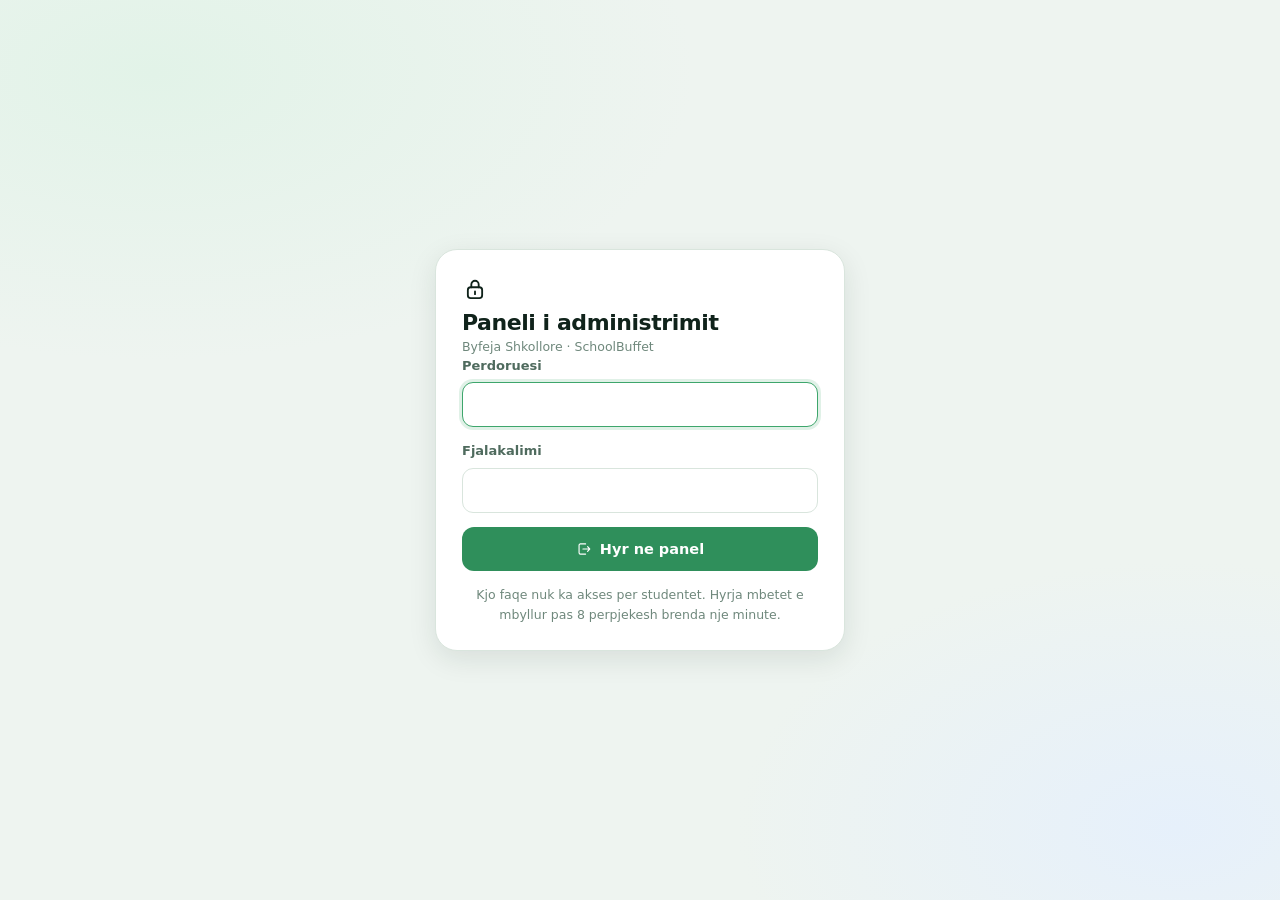
==== Frontend/admin.html @ dca27808 "Add SCHOOLBUFFET: full-stack school buffet management app Student menu with cart and orders, admin d" ====
<!DOCTYPE html>
<html lang="sq">
<head>
<meta charset="utf-8">
<meta name="viewport" content="width=device-width, initial-scale=1">
<title>Paneli i Administrimit · SchoolBuffet</title>
<meta name="description" content="Paneli i administrimit per byfejen shkollore: produktet, kategorite, porosite dhe shitjet.">
<meta name="theme-color" content="#1f6b41">
<meta name="robots" content="noindex, nofollow">
<link rel="icon" href="assets/favicon.svg" type="image/svg+xml">
<link rel="stylesheet" href="css/base.css">
<link rel="stylesheet" href="css/admin.css">
</head>
<body class="admin">

<div class="login-wrap" id="loginScreen">
  <form class="login-card" id="loginForm" autocomplete="on">
    <span class="brand-mark"><svg class="icon icon-lg" aria-hidden="true"><use href="#i-lock"></use></svg></span>
    <h1>Paneli i administrimit</h1>
    <p class="muted tiny">Byfeja Shkollore · SchoolBuffet</p>

    <div class="field">
      <label for="Username">Perdoruesi</label>
      <input class="input" id="Username" name="Username" autocomplete="username" spellcheck="false" required>
      <span class="field-error"></span>
    </div>

    <div class="field">
      <label for="Password">Fjalakalimi</label>
      <input class="input" id="Password" name="Password" type="password" autocomplete="current-password" required>
      <span class="field-error"></span>
    </div>

    <button class="btn btn-block" type="submit" id="loginBtn">
      <svg class="icon icon-sm" aria-hidden="true"><use href="#i-logout"></use></svg>
      Hyr ne panel
    </button>

    <p class="tiny muted center mt">Kjo faqe nuk ka akses per studentet. Hyrja mbetet e mbyllur pas 8 perpjekesh brenda nje minute.</p>
  </form>
</div>

<div class="app-shell hidden" id="appShell">
  <aside class="side" id="side">
    <div class="brand">
      <span class="brand-mark"><svg class="icon" aria-hidden="true"><use href="#i-school"></use></svg></span>
      <span>Byfeja Shkollore<small>Paneli Admin</small></span>
    </div>

    <nav class="side-nav" aria-label="Menyja e panelit">
      <button class="side-link active" type="button" data-view="dashboard">
        <svg class="icon" aria-hidden="true"><use href="#i-chart"></use></svg>Boardi
      </button>
      <button class="side-link" type="button" data-view="orders">
        <svg class="icon" aria-hidden="true"><use href="#i-receipt"></use></svg>Porosite
        <span class="badge hidden" id="openOrdersBadge">0</span>
      </button>
      <button class="side-link" type="button" data-view="products">
        <svg class="icon" aria-hidden="true"><use href="#i-sandwich"></use></svg>Produktet
      </button>
      <button class="side-link" type="button" data-view="categories">
        <svg class="icon" aria-hidden="true"><use href="#i-tag"></use></svg>Kategorite
      </button>
      <button class="side-link" type="button" data-view="sales">
        <svg class="icon" aria-hidden="true"><use href="#i-wallet"></use></svg>Shitjet
      </button>
      <button class="side-link" type="button" data-view="settings">
        <svg class="icon" aria-hidden="true"><use href="#i-settings"></use></svg>Cilesite
      </button>
    </nav>

    <div class="side-foot">
      <a class="side-link" href="index.html">
        <svg class="icon" aria-hidden="true"><use href="#i-cart"></use></svg>Menyja per studentet
      </a>
      <div class="side-user">
        <span class="avatar" id="userInitial">A</span>
        <span class="grow"><b id="userName">Administrator</b>
        <small class="tiny" id="userRole">Admin</small></span>
      </div>
      <button class="btn side-logout btn-block btn-sm" type="button" id="logoutBtn">
        <svg class="icon icon-sm" aria-hidden="true"><use href="#i-logout"></use></svg>
        Dil nga paneli
      </button>
    </div>
  </aside>

  <main class="main">
    <div class="main-head">
      <button class="btn btn-ghost btn-icon burger" type="button" id="burger" aria-label="Hap menuane">
        <svg class="icon" aria-hidden="true"><use href="#i-menu"></use></svg>
      </button>
      <div>
        <h1 id="viewTitle">Boardi</h1>
        <p id="viewSub">Duke ngarkuar te dhenat</p>
      </div>
      <div class="main-actions" id="viewActions"></div>
    </div>

    <div id="viewRoot"></div>
  </main>
</div>

<div class="side-scrim" id="sideScrim"></div>
<div class="toasts" id="toasts" aria-live="polite"></div>

<script src="js/api.js"></script>
<script src="js/format.js"></script>
<script src="js/ui.js"></script>
<script src="js/charts.js"></script>
<script src="js/admin-core.js"></script>
<script src="js/admin-dashboard.js"></script>
<script src="js/admin-orders.js"></script>
<script src="js/admin-catalog.js"></script>
<script src="js/admin-reports.js"></script>
</body>
</html>
---- Frontend/css/base.css ----
:root {
  --green-900: #12351f;
  --green-700: #1f6b41;
  --green-600: #2f8f5b;
  --green-500: #3ea66c;
  --green-100: #e4f4ea;
  --orange-600: #e07b39;
  --orange-100: #fdeee1;
  --blue-600: #2b7fd0;
  --blue-100: #e5f1fd;
  --pink-600: #b5446f;
  --pink-100: #fbe9f1;
  --red-600: #cf4b3f;
  --red-100: #fceceb;
  --amber-600: #c98a17;
  --amber-100: #fdf3e0;

  --ink-900: #10231b;
  --ink-700: #264134;
  --ink-500: #4f6b5e;
  --ink-400: #6f887c;
  --line: #d9e5dd;
  --line-soft: #e9f0ec;
  --surface: #ffffff;
  --surface-2: #f6f9f7;
  --canvas: #eef4f0;

  --radius-sm: 10px;
  --radius: 16px;
  --radius-lg: 22px;
  --shadow-sm: 0 1px 2px rgba(16, 35, 27, .06), 0 2px 8px rgba(16, 35, 27, .05);
  --shadow: 0 8px 28px rgba(16, 35, 27, .1);
  --shadow-lg: 0 20px 60px rgba(16, 35, 27, .22);
  --ease: cubic-bezier(.22, .61, .36, 1);
  --font: "Segoe UI", system-ui, -apple-system, "Helvetica Neue", Arial, sans-serif;
}

*,
*::before,
*::after {
  box-sizing: border-box;
}

html {
  -webkit-text-size-adjust: 100%;
}

body {
  margin: 0;
  font-family: var(--font);
  font-size: 15px;
  line-height: 1.55;
  color: var(--ink-900);
  background: var(--canvas);
  min-height: 100vh;
}

h1,
h2,
h3,
h4 {
  margin: 0;
  font-weight: 700;
  letter-spacing: -.02em;
  line-height: 1.25;
}

h1 {
  font-size: 26px;
}

h2 {
  font-size: 20px;
}

h3 {
  font-size: 16px;
}

p {
  margin: 0;
}

a {
  color: var(--green-700);
  text-decoration: none;
}

a:hover {
  text-decoration: underline;
}

button,
input,
select,
textarea {
  font: inherit;
  color: inherit;
}

img {
  display: block;
  max-width: 100%;
}

:focus-visible {
  outline: 2px solid var(--green-600);
  outline-offset: 2px;
}

.icon {
  width: 20px;
  height: 20px;
  flex: 0 0 auto;
  fill: none;
  stroke: currentColor;
  stroke-width: 1.8;
  stroke-linecap: round;
  stroke-linejoin: round;
}

.icon-sm {
  width: 16px;
  height: 16px;
}

.icon-lg {
  width: 26px;
  height: 26px;
}

.sr-only {
  position: absolute;
  width: 1px;
  height: 1px;
  padding: 0;
  margin: -1px;
  overflow: hidden;
  clip: rect(0, 0, 0, 0);
  white-space: nowrap;
  border: 0;
}

.card {
  background: var(--surface);
  border: 1px solid var(--line);
  border-radius: var(--radius);
  box-shadow: var(--shadow-sm);
}

.card-pad {
  padding: 18px;
}

.muted {
  color: var(--ink-400);
}

.tiny {
  font-size: 12.5px;
}

.strong {
  font-weight: 700;
}

.pill {
  display: inline-flex;
  align-items: center;
  gap: 6px;
  padding: 4px 10px;
  border-radius: 999px;
  font-size: 12.5px;
  font-weight: 600;
  background: var(--surface-2);
  border: 1px solid var(--line);
  color: var(--ink-500);
}

.pill-green {
  background: var(--green-100);
  border-color: #c3e6d0;
  color: var(--green-700);
}

.pill-amber {
  background: var(--amber-100);
  border-color: #f3ddb0;
  color: #8a6410;
}

.pill-blue {
  background: var(--blue-100);
  border-color: #c7ddf6;
  color: #1d5f9e;
}

.pill-pink {
  background: var(--pink-100);
  border-color: #f1cfdd;
  color: #8d3457;
}

.pill-red {
  background: var(--red-100);
  border-color: #f5cdc9;
  color: #a3372e;
}

.btn {
  display: inline-flex;
  align-items: center;
  justify-content: center;
  gap: 8px;
  padding: 10px 16px;
  border-radius: 12px;
  border: 1px solid transparent;
  background: var(--green-600);
  color: #fff;
  font-weight: 600;
  font-size: 14.5px;
  cursor: pointer;
  transition: transform .15s var(--ease), box-shadow .2s var(--ease), background .2s, border-color .2s, color .2s;
  white-space: nowrap;
}

.btn:hover:not(:disabled) {
  background: var(--green-700);
  transform: translateY(-1px);
  box-shadow: 0 6px 18px rgba(31, 107, 65, .24);
}

.btn:active:not(:disabled) {
  transform: translateY(0);
}

.btn:disabled {
  opacity: .55;
  cursor: not-allowed;
}

.btn-ghost {
  background: transparent;
  color: var(--ink-700);
  border-color: var(--line);
}

.btn-ghost:hover:not(:disabled) {
  background: var(--surface-2);
  color: var(--green-700);
  box-shadow: none;
}

.btn-soft {
  background: var(--green-100);
  color: var(--green-700);
  border-color: #cbe9d6;
}

.btn-soft:hover:not(:disabled) {
  background: #d6efe0;
  color: var(--green-900);
  box-shadow: none;
}

.btn-danger {
  background: var(--red-600);
}

.btn-danger:hover:not(:disabled) {
  background: #b8403a;
  box-shadow: 0 6px 18px rgba(207, 75, 63, .26);
}

.btn-sm {
  padding: 7px 11px;
  font-size: 13.5px;
  border-radius: 10px;
}

.btn-block {
  width: 100%;
}

.btn-icon {
  width: 38px;
  height: 38px;
  padding: 0;
  border-radius: 11px;
}

.field {
  display: flex;
  flex-direction: column;
  gap: 6px;
  margin-bottom: 14px;
}

.field > label {
  font-size: 13px;
  font-weight: 600;
  color: var(--ink-500);
}

.input,
.select,
.textarea {
  width: 100%;
  padding: 10px 12px;
  border-radius: 11px;
  border: 1px solid var(--line);
  background: var(--surface);
  transition: border-color .18s, box-shadow .18s;
}

.input:hover,
.select:hover,
.textarea:hover {
  border-color: #bcd3c6;
}

.input:focus,
.select:focus,
.textarea:focus {
  border-color: var(--green-500);
  box-shadow: 0 0 0 3px rgba(62, 166, 108, .16);
  outline: none;
}

.textarea {
  min-height: 84px;
  resize: vertical;
}

.field-error {
  font-size: 12.5px;
  color: var(--red-600);
  display: none;
}

.field.invalid .field-error {
  display: block;
}

.field.invalid .input,
.field.invalid .select,
.field.invalid .textarea {
  border-color: var(--red-600);
  box-shadow: 0 0 0 3px rgba(207, 75, 63, .12);
}

.checkbox {
  display: flex;
  align-items: center;
  gap: 9px;
  font-size: 14px;
  font-weight: 600;
  color: var(--ink-700);
  cursor: pointer;
}

.checkbox input {
  width: 18px;
  height: 18px;
  accent-color: var(--green-600);
  cursor: pointer;
}

.grid {
  display: grid;
  gap: 16px;
}

.row {
  display: flex;
  align-items: center;
  gap: 10px;
}

.spread {
  display: flex;
  align-items: center;
  justify-content: space-between;
  gap: 12px;
}

.wrap {
  flex-wrap: wrap;
}

.grow {
  flex: 1;
  min-width: 0;
}

.hidden {
  display: none !important;
}

.sprite {
  display: none;
}

.card-narrow {
  max-width: 520px;
}

.dot-green {
  background: var(--green-600);
}

.dot-orange {
  background: var(--orange-600);
}

.dot-blue {
  background: var(--blue-600);
}

.dot-pink {
  background: var(--pink-600);
}

.dot-amber {
  background: var(--amber-600);
}

.dot-red {
  background: var(--red-600);
}

.dot-slate {
  background: var(--ink-400);
}

.section-title {
  display: flex;
  align-items: center;
  gap: 9px;
  margin-bottom: 14px;
}

.divider {
  height: 1px;
  background: var(--line-soft);
  border: 0;
  margin: 16px 0;
}

.center {
  text-align: center;
}

.mt {
  margin-top: 14px;
}

.mb {
  margin-bottom: 14px;
}

.nowrap {
  white-space: nowrap;
}

.modal-backdrop {
  position: fixed;
  inset: 0;
  background: rgba(12, 28, 20, .5);
  backdrop-filter: blur(3px);
  display: flex;
  align-items: center;
  justify-content: center;
  padding: 18px;
  z-index: 80;
  animation: fade .18s var(--ease);
}

.modal {
  width: min(560px, 100%);
  max-height: calc(100vh - 36px);
  overflow: auto;
  background: var(--surface);
  border-radius: var(--radius-lg);
  box-shadow: var(--shadow-lg);
  animation: pop .22s var(--ease);
}

.modal-head {
  display: flex;
  align-items: flex-start;
  justify-content: space-between;
  gap: 14px;
  padding: 18px 20px 0;
}

.modal-body {
  padding: 18px 20px;
}

.modal-foot {
  display: flex;
  justify-content: flex-end;
  gap: 10px;
  padding: 0 20px 20px;
  flex-wrap: wrap;
}

.toasts {
  position: fixed;
  left: 50%;
  bottom: 22px;
  transform: translateX(-50%);
  display: flex;
  flex-direction: column;
  gap: 8px;
  z-index: 120;
  width: min(430px, calc(100vw - 28px));
}

.toast {
  display: flex;
  align-items: center;
  gap: 10px;
  padding: 11px 14px;
  border-radius: 13px;
  background: var(--ink-900);
  color: #eef6f1;
  box-shadow: var(--shadow-lg);
  font-size: 14px;
  animation: slide-up .22s var(--ease);
}

.toast-success {
  background: var(--green-700);
}

.toast-error {
  background: #a3372e;
}

.spinner {
  width: 17px;
  height: 17px;
  border-radius: 50%;
  border: 2.5px solid rgba(255, 255, 255, .35);
  border-top-color: #fff;
  animation: spin .7s linear infinite;
}

.spinner-dark {
  border-color: rgba(31, 107, 65, .2);
  border-top-color: var(--green-700);
}

.empty {
  display: flex;
  flex-direction: column;
  align-items: center;
  gap: 10px;
  padding: 34px 18px;
  text-align: center;
  color: var(--ink-400);
}

.empty .icon {
  width: 34px;
  height: 34px;
  stroke-width: 1.4;
  color: #b9cdc1;
}

.table-wrap {
  overflow-x: auto;
  border-radius: var(--radius);
  border: 1px solid var(--line);
  background: var(--surface);
}

table.data {
  width: 100%;
  border-collapse: collapse;
  font-size: 14px;
  min-width: 620px;
}

table.data th {
  text-align: left;
  font-size: 12px;
  letter-spacing: .06em;
  text-transform: uppercase;
  color: var(--ink-400);
  font-weight: 700;
  padding: 11px 14px;
  background: var(--surface-2);
  border-bottom: 1px solid var(--line);
  white-space: nowrap;
}

table.data td {
  padding: 12px 14px;
  border-bottom: 1px solid var(--line-soft);
  vertical-align: middle;
}

table.data tbody tr:last-child td {
  border-bottom: 0;
}

table.data tbody tr {
  transition: background .15s;
}

table.data tbody tr:hover {
  background: #f8fbf9;
}

.modal table.data {
  min-width: 0;
  font-size: 13.5px;
}

.modal table.data th,
.modal table.data td {
  padding: 10px 9px;
}

.num {
  font-variant-numeric: tabular-nums;
  text-align: right;
}

.skeleton {
  border-radius: 12px;
  background: linear-gradient(100deg, #eef3f0 30%, #f8fbf9 50%, #eef3f0 70%);
  background-size: 220% 100%;
  animation: shimmer 1.25s linear infinite;
}

@keyframes shimmer {
  from {
    background-position: 180% 0;
  }

  to {
    background-position: -20% 0;
  }
}

@keyframes fade {
  from {
    opacity: 0;
  }

  to {
    opacity: 1;
  }
}

@keyframes pop {
  from {
    opacity: 0;
    transform: translateY(14px) scale(.98);
  }

  to {
    opacity: 1;
    transform: translateY(0) scale(1);
  }
}

@keyframes slide-up {
  from {
    opacity: 0;
    transform: translateY(12px);
  }

  to {
    opacity: 1;
    transform: translateY(0);
  }
}

@keyframes spin {
  to {
    transform: rotate(360deg);
  }
}

@keyframes rise {
  from {
    opacity: 0;
    transform: translateY(10px);
  }

  to {
    opacity: 1;
    transform: translateY(0);
  }
}

.reveal {
  animation: rise .35s var(--ease) both;
}

@media (prefers-reduced-motion: reduce) {
  *,
  *::before,
  *::after {
    animation-duration: .01ms !important;
    animation-iteration-count: 1 !important;
    transition-duration: .01ms !important;
    scroll-behavior: auto !important;
  }
}
---- Frontend/css/admin.css ----
body.admin {
  background: var(--canvas);
}

.login-wrap {
  min-height: 100vh;
  display: grid;
  place-items: center;
  padding: 20px;
  background:
    radial-gradient(900px 480px at 12% 8%, #e2f3e8 0%, rgba(226, 243, 232, 0) 60%),
    radial-gradient(760px 460px at 92% 92%, #e6f0fb 0%, rgba(230, 240, 251, 0) 58%),
    var(--canvas);
}

.login-card {
  width: min(410px, 100%);
  padding: 26px;
  border-radius: var(--radius-lg);
  background: var(--surface);
  border: 1px solid var(--line);
  box-shadow: var(--shadow);
  animation: rise .4s var(--ease) both;
}

.login-card .brand-mark {
  width: 48px;
  height: 48px;
  border-radius: 15px;
  margin-bottom: 14px;
}

.login-card h1 {
  font-size: 22px;
}

.login-hint {
  margin-top: 14px;
  padding: 11px 13px;
  border-radius: 12px;
  background: var(--surface-2);
  border: 1px solid var(--line-soft);
  font-size: 13px;
  color: var(--ink-500);
  display: flex;
  gap: 9px;
}

.app-shell {
  display: grid;
  grid-template-columns: 252px 1fr;
  min-height: 100vh;
}

.side {
  background: linear-gradient(180deg, #16382a, #0f2c20 60%, #12351f);
  color: #d9ece1;
  padding: 18px 14px;
  display: flex;
  flex-direction: column;
  gap: 18px;
  position: sticky;
  top: 0;
  height: 100vh;
}

.side .brand {
  color: #fff;
  font-size: 16px;
}

.side .brand small {
  display: block;
  color: #8fb8a2;
}

.side .brand-mark {
  background: rgba(255, 255, 255, .14);
  box-shadow: none;
}

.side-nav {
  display: grid;
  gap: 3px;
}

.side-link {
  display: flex;
  align-items: center;
  gap: 11px;
  padding: 10px 12px;
  border-radius: 11px;
  color: #bfd8c9;
  font-weight: 600;
  font-size: 14.2px;
  background: transparent;
  border: 0;
  cursor: pointer;
  text-align: left;
  width: 100%;
  transition: background .18s, color .18s, transform .14s var(--ease);
}

.side-link:hover {
  background: rgba(255, 255, 255, .09);
  color: #fff;
  text-decoration: none;
  transform: translateX(2px);
}

.side-link.active {
  background: rgba(255, 255, 255, .16);
  color: #fff;
}

.side-link .badge {
  margin-left: auto;
  background: var(--orange-600);
  color: #fff;
  font-size: 11.5px;
  font-weight: 800;
  padding: 1px 7px;
  border-radius: 999px;
}

.side-foot {
  margin-top: auto;
  display: grid;
  gap: 10px;
}

.side-user {
  display: flex;
  align-items: center;
  gap: 10px;
  padding: 11px 12px;
  border-radius: 12px;
  background: rgba(255, 255, 255, .08);
  font-size: 13px;
}

.side-user .avatar {
  width: 34px;
  height: 34px;
  border-radius: 10px;
  background: var(--green-500);
  color: #fff;
  display: grid;
  place-items: center;
  font-weight: 800;
  font-size: 14px;
}

.side-logout {
  background: rgba(255, 255, 255, .08);
  color: #e6f3ec;
  border: 1px solid rgba(255, 255, 255, .14);
}

.side-logout:hover {
  background: rgba(255, 255, 255, .16);
  transform: none;
}

.main {
  padding: 18px 22px 40px;
  min-width: 0;
}

.main-head {
  display: flex;
  align-items: center;
  gap: 14px;
  flex-wrap: wrap;
  margin-bottom: 18px;
}

.main-head p {
  color: var(--ink-400);
  font-size: 13.5px;
}

.main-actions {
  margin-left: auto;
  display: flex;
  gap: 9px;
  flex-wrap: wrap;
}

.burger {
  display: none;
}

.kpi-green {
  --accent: var(--green-100);
  --accent-ink: var(--green-700);
}

.kpi-orange {
  --accent: var(--orange-100);
  --accent-ink: #a75a20;
}

.kpi-blue {
  --accent: var(--blue-100);
  --accent-ink: #1d5f9e;
}

.kpi-pink {
  --accent: var(--pink-100);
  --accent-ink: #8d3457;
}

.kpi-amber {
  --accent: var(--amber-100);
  --accent-ink: #8a6410;
}

.kpi-red {
  --accent: var(--red-100);
  --accent-ink: #a3372e;
}

.orders {
  display: grid;
  gap: 12px;
}

.split {
  display: grid;
  grid-template-columns: 1fr 1fr;
  gap: 12px;
}

.stack {
  display: grid;
  gap: 16px;
}

.section-gap {
  margin-top: 18px;
}

.note-box {
  display: flex;
  gap: 10px;
  padding: 12px 14px;
  border-radius: 12px;
  background: var(--surface-2);
  border: 1px dashed var(--line);
  font-size: 13px;
  color: var(--ink-500);
}

.thumb {
  width: 34px;
  height: 28px;
  border-radius: 8px;
  object-fit: cover;
  border: 1px solid var(--line);
  background: var(--surface-2);
}

.dot-swatch {
  width: 26px;
  height: 26px;
  border-radius: 9px;
  display: grid;
  place-items: center;
  color: #fff;
}

.color-well {
  width: 54px;
  height: 42px;
  padding: 3px;
  border-radius: 11px;
  border: 1px solid var(--line);
  background: var(--surface);
  cursor: pointer;
}

.kpis {
  display: grid;
  grid-template-columns: repeat(auto-fit, minmax(196px, 1fr));
  gap: 14px;
  margin-bottom: 18px;
}

@media (min-width: 1100px) {
  .kpis {
    grid-template-columns: repeat(3, 1fr);
  }
}

.kpi {
  padding: 16px;
  display: flex;
  gap: 13px;
  align-items: flex-start;
  position: relative;
  overflow: hidden;
}

.kpi::after {
  content: "";
  position: absolute;
  inset: auto -30px -34px auto;
  width: 110px;
  height: 110px;
  border-radius: 50%;
  background: var(--accent, var(--green-100));
  opacity: .5;
}

.kpi .kpi-icon {
  width: 40px;
  height: 40px;
  border-radius: 12px;
  display: grid;
  place-items: center;
  background: var(--accent, var(--green-100));
  color: var(--accent-ink, var(--green-700));
  z-index: 2;
}

.kpi small {
  font-size: 12px;
  font-weight: 700;
  letter-spacing: .05em;
  text-transform: uppercase;
  color: var(--ink-400);
  display: block;
  z-index: 2;
}

.kpi b {
  display: block;
  font-size: 25px;
  letter-spacing: -.035em;
  margin-top: 3px;
  z-index: 2;
}

.kpi span.note {
  font-size: 12.5px;
  color: var(--ink-400);
  z-index: 2;
}

.panels {
  display: grid;
  grid-template-columns: 1.55fr 1fr;
  gap: 16px;
  align-items: start;
}

.panel-title {
  display: flex;
  align-items: center;
  justify-content: space-between;
  gap: 12px;
  margin-bottom: 12px;
}

.chart-bars {
  display: flex;
  align-items: flex-end;
  gap: 10px;
  height: 190px;
  padding: 6px 2px 0;
}

.bar-col {
  flex: 1;
  height: 100%;
  display: flex;
  flex-direction: column;
  align-items: center;
  gap: 8px;
  min-width: 0;
}

.bar-track {
  width: 100%;
  flex: 1;
  display: flex;
  align-items: flex-end;
  border-radius: 9px;
  background: rgba(31, 51, 42, .05);
}

.bar {
  width: 100%;
  border-radius: 9px 9px 4px 4px;
  background: linear-gradient(180deg, var(--green-500), var(--green-700));
  transition: height .55s var(--ease), filter .18s;
  cursor: pointer;
  min-height: 4px;
}

.bar:hover {
  filter: brightness(1.12);
}

.bar.dim {
  background: linear-gradient(180deg, #b8c9bf, #93a99c);
}

.bar-col small {
  font-size: 11.5px;
  color: var(--ink-400);
  font-weight: 600;
  white-space: nowrap;
}

.status-rows {
  display: grid;
  gap: 11px;
}

.status-row {
  display: grid;
  grid-template-columns: 30px 1fr auto;
  gap: 11px;
  align-items: center;
}

.status-row .icon {
  color: var(--ink-400);
}

.status-meter {
  height: 9px;
  border-radius: 999px;
  background: var(--surface-2);
  overflow: hidden;
  border: 1px solid var(--line-soft);
}

.status-meter i {
  display: block;
  height: 100%;
  border-radius: 999px;
  transition: width .6s var(--ease);
}

.top-list {
  display: grid;
  gap: 9px;
}

.top-item {
  display: flex;
  align-items: center;
  gap: 11px;
  padding: 9px 11px;
  border-radius: 12px;
  background: var(--surface-2);
  border: 1px solid var(--line-soft);
}

.top-item .rank {
  width: 24px;
  height: 24px;
  border-radius: 8px;
  background: var(--surface);
  border: 1px solid var(--line);
  display: grid;
  place-items: center;
  font-size: 12px;
  font-weight: 800;
  color: var(--green-700);
}

.order-row {
  display: grid;
  gap: 10px;
  padding: 14px;
  border-radius: var(--radius);
  border: 1px solid var(--line);
  background: var(--surface);
  transition: box-shadow .2s, border-color .2s, transform .16s var(--ease);
  animation: rise .3s var(--ease) both;
}

.order-row:hover {
  box-shadow: var(--shadow-sm);
  border-color: #c6ddcf;
}

.order-row-head {
  display: flex;
  align-items: center;
  gap: 12px;
  flex-wrap: wrap;
}

.order-row .meta {
  font-size: 12.8px;
  color: var(--ink-400);
}

.order-lines {
  display: flex;
  gap: 7px;
  flex-wrap: wrap;
}

.line-tag {
  font-size: 12.3px;
  padding: 3px 9px;
  border-radius: 8px;
  background: var(--surface-2);
  border: 1px solid var(--line-soft);
  color: var(--ink-700);
}

.status-actions {
  display: flex;
  gap: 7px;
  flex-wrap: wrap;
}

.status-btn {
  padding: 7px 11px;
  border-radius: 10px;
  border: 1px solid var(--line);
  background: var(--surface);
  font-size: 13px;
  font-weight: 600;
  color: var(--ink-500);
  cursor: pointer;
  transition: all .16s var(--ease);
}

.status-btn:hover {
  border-color: var(--green-500);
  color: var(--green-700);
  background: var(--green-100);
}

.status-btn.on {
  background: var(--green-700);
  border-color: var(--green-700);
  color: #fff;
}

.filter-bar {
  display: flex;
  gap: 10px;
  flex-wrap: wrap;
  align-items: center;
  margin-bottom: 16px;
}

.filter-bar .search {
  flex: 1;
  min-width: 190px;
}

.filter-bar .select,
.filter-bar .input[type="date"] {
  width: auto;
  flex: 0 1 auto;
  min-width: 168px;
}

.prod-cell {
  display: flex;
  align-items: center;
  gap: 11px;
}

.prod-cell img {
  width: 52px;
  height: 40px;
  border-radius: 9px;
  object-fit: cover;
  border: 1px solid var(--line);
  background: var(--surface-2);
}

.row-actions {
  display: flex;
  gap: 6px;
  justify-content: flex-end;
}

.toggle {
  display: inline-flex;
  align-items: center;
  gap: 8px;
  cursor: pointer;
  user-select: none;
}

.toggle input {
  position: absolute;
  opacity: 0;
  pointer-events: none;
}

.toggle i {
  width: 40px;
  height: 23px;
  border-radius: 999px;
  background: #cfdcd4;
  position: relative;
  transition: background .2s;
  flex: 0 0 auto;
}

.toggle i::after {
  content: "";
  position: absolute;
  top: 3px;
  left: 3px;
  width: 17px;
  height: 17px;
  border-radius: 50%;
  background: #fff;
  box-shadow: 0 1px 3px rgba(0, 0, 0, .25);
  transition: transform .2s var(--ease);
}

.toggle input:checked + i {
  background: var(--green-600);
}

.toggle input:checked + i::after {
  transform: translateX(17px);
}

.gallery {
  display: grid;
  grid-template-columns: repeat(auto-fill, minmax(94px, 1fr));
  gap: 9px;
  max-height: 232px;
  overflow: auto;
  padding: 3px;
}

.gallery button {
  border: 2px solid var(--line);
  background: var(--surface-2);
  border-radius: 11px;
  padding: 0;
  cursor: pointer;
  overflow: hidden;
  aspect-ratio: 4 / 3;
  transition: transform .14s var(--ease), border-color .18s;
}

.gallery button:hover {
  transform: translateY(-2px);
  border-color: #9fc7ae;
}

.gallery button.on {
  border-color: var(--green-600);
  box-shadow: 0 0 0 3px rgba(62, 166, 108, .18);
}

.gallery img {
  width: 100%;
  height: 100%;
  object-fit: cover;
}

.preview {
  border-radius: 13px;
  border: 1px solid var(--line);
  background: var(--surface-2);
  aspect-ratio: 4 / 3;
  overflow: hidden;
  display: grid;
  place-items: center;
}

.preview img {
  width: 100%;
  height: 100%;
  object-fit: cover;
}

.stat-list {
  display: grid;
  gap: 10px;
}

.stat-line {
  display: flex;
  justify-content: space-between;
  gap: 12px;
  padding: 11px 13px;
  border-radius: 12px;
  background: var(--surface-2);
  border: 1px solid var(--line-soft);
  font-size: 14px;
}

@media (min-width: 1100px) {
  .stat-list {
    grid-template-columns: 1fr 1fr;
  }

  .stat-list > :first-child {
    grid-column: 1 / -1;
  }
}

.pager {
  display: flex;
  align-items: center;
  justify-content: space-between;
  gap: 12px;
  flex-wrap: wrap;
  margin-top: 14px;
  font-size: 13.5px;
  color: var(--ink-400);
}

.side-scrim {
  position: fixed;
  inset: 0;
  background: rgba(12, 28, 20, .5);
  z-index: 55;
  display: none;
}

.side-scrim.open {
  display: block;
}

@media (max-width: 1024px) {
  .panels {
    grid-template-columns: 1fr;
  }
}

@media (max-width: 860px) {
  .app-shell {
    grid-template-columns: 1fr;
  }

  .side {
    position: fixed;
    top: 0;
    bottom: 0;
    left: 0;
    width: 262px;
    z-index: 60;
    transform: translateX(-104%);
    transition: transform .3s var(--ease);
    height: 100vh;
  }

  .side.open {
    transform: translateX(0);
  }

  .burger {
    display: inline-grid;
  }

  .main {
    padding: 14px 14px 34px;
  }

  .kpis {
    grid-template-columns: 1fr 1fr;
  }
}

@media (max-width: 560px) {
  .kpis {
    grid-template-columns: 1fr;
  }

  .filter-bar .select,
  .filter-bar .input[type="date"] {
    width: 100%;
    min-width: 0;
  }

  .split {
    grid-template-columns: 1fr;
  }

  .main-actions {
    width: 100%;
    margin-left: 0;
  }

  .main-actions .btn {
    flex: 1;
  }

  .chart-bars {
    height: 150px;
    gap: 5px;
  }

  .bar-col small {
    font-size: 10px;
  }

  .order-row-head .grow {
    flex-basis: 100%;
  }
}
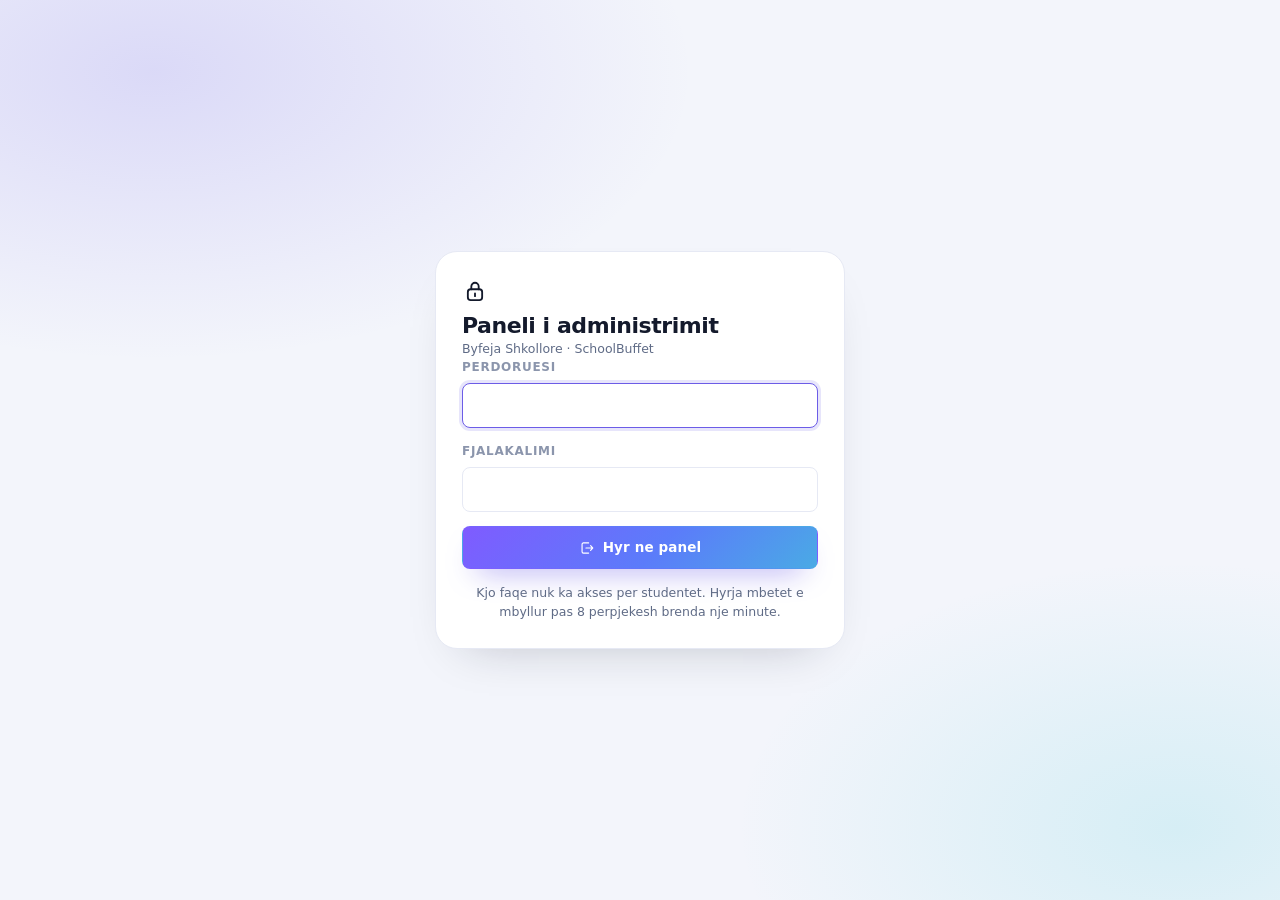
==== commit 0afcb506: "Adopt the violet gradient design system Recolour both panels onto the shared token set, gradient acc" ====
--- a/Frontend/admin.html
+++ b/Frontend/admin.html
@@ -5,7 +5,7 @@
 <meta name="viewport" content="width=device-width, initial-scale=1">
 <title>Paneli i Administrimit · SchoolBuffet</title>
 <meta name="description" content="Paneli i administrimit per byfejen shkollore: produktet, kategorite, porosite dhe shitjet.">
-<meta name="theme-color" content="#1f6b41">
+<meta name="theme-color" content="#6c5ce7">
 <meta name="robots" content="noindex, nofollow">
 <link rel="icon" href="assets/favicon.svg" type="image/svg+xml">
 <link rel="stylesheet" href="css/base.css">
--- a/Frontend/css/base.css
+++ b/Frontend/css/base.css
@@ -1,38 +1,67 @@
 :root {
-  --green-900: #12351f;
-  --green-700: #1f6b41;
-  --green-600: #2f8f5b;
-  --green-500: #3ea66c;
-  --green-100: #e4f4ea;
-  --orange-600: #e07b39;
-  --orange-100: #fdeee1;
-  --blue-600: #2b7fd0;
-  --blue-100: #e5f1fd;
-  --pink-600: #b5446f;
-  --pink-100: #fbe9f1;
-  --red-600: #cf4b3f;
-  --red-100: #fceceb;
-  --amber-600: #c98a17;
-  --amber-100: #fdf3e0;
-
-  --ink-900: #10231b;
-  --ink-700: #264134;
-  --ink-500: #4f6b5e;
-  --ink-400: #6f887c;
-  --line: #d9e5dd;
-  --line-soft: #e9f0ec;
+  --brand: #6c5ce7;
+  --brand-strong: #5847c6;
+  --brand-bright: #7f5bff;
+  --brand-deep: #2b1f6b;
+  --brand-soft: #eceafb;
+  --brand-line: #d9d4f7;
+
+  --accent-2: #4f7cff;
+  --accent-2-soft: #e8eeff;
+  --accent-2-line: #cfdafc;
+
+  --income: #16c79a;
+  --income-soft: #e3f8f1;
+  --income-line: #bdeeda;
+
+  --expense: #f0426b;
+  --expense-soft: #ffe9f0;
+  --expense-line: #ffcddc;
+
+  --warn: #f5a524;
+  --warn-soft: #fdf1dd;
+  --warn-line: #f8ddb4;
+
+  --cool: #3ec9d7;
+  --cool-soft: #e2fafc;
+  --cool-line: #b9eff4;
+
+  --violet: #8f7bff;
+  --violet-soft: #eceafd;
+  --violet-line: #d7d2fa;
+
+  --grad: linear-gradient(135deg, #7f5bff 0%, #5b7cfa 55%, #3ec9d7 130%);
+  --grad-soft: linear-gradient(160deg, #ffffff, #f6f7fc);
+  --grad-line: linear-gradient(90deg, var(--brand-line), var(--cool-line));
+
+  --text: #141a2c;
+  --text-2: #2a3350;
+  --muted: #5f6b86;
+  --faint: #8b95ac;
+  --line: #e6e9f4;
+  --line-soft: #eef1f8;
+  --line-strong: #d5daeb;
   --surface: #ffffff;
-  --surface-2: #f6f9f7;
-  --canvas: #eef4f0;
-
-  --radius-sm: 10px;
-  --radius: 16px;
-  --radius-lg: 22px;
-  --shadow-sm: 0 1px 2px rgba(16, 35, 27, .06), 0 2px 8px rgba(16, 35, 27, .05);
-  --shadow: 0 8px 28px rgba(16, 35, 27, .1);
-  --shadow-lg: 0 20px 60px rgba(16, 35, 27, .22);
-  --ease: cubic-bezier(.22, .61, .36, 1);
-  --font: "Segoe UI", system-ui, -apple-system, "Helvetica Neue", Arial, sans-serif;
+  --surface-2: #f6f7fc;
+  --bg: #f3f5fb;
+  --bg-grad-1: radial-gradient(1100px 600px at 88% -10%, rgba(108, 92, 231, .16), transparent 60%);
+  --bg-grad-2: radial-gradient(900px 520px at -5% 105%, rgba(62, 201, 215, .14), transparent 60%);
+  --scrim: rgba(20, 26, 44, .35);
+  --ring: rgba(92, 74, 220, .4);
+
+  --r-xs: 8px;
+  --r-sm: 12px;
+  --r-md: 16px;
+  --r-lg: 22px;
+  --r-xl: 28px;
+  --shadow-sm: 0 10px 24px -18px rgba(20, 26, 44, .3);
+  --shadow: 0 22px 48px -30px rgba(20, 26, 44, .28);
+  --shadow-lg: 0 34px 74px -32px rgba(20, 26, 44, .4);
+  --shadow-brand: 0 14px 30px -16px rgba(108, 92, 231, .95);
+  --ease: cubic-bezier(.22, .68, .36, 1);
+  --dur: .28s;
+  --font: "Inter", "Segoe UI", system-ui, -apple-system, "Helvetica Neue", Arial, sans-serif;
+  --mono: "JetBrains Mono", ui-monospace, "SF Mono", Menlo, Consolas, monospace;
 }
 
 *,
@@ -50,9 +79,14 @@
   font-family: var(--font);
   font-size: 15px;
   line-height: 1.55;
-  color: var(--ink-900);
-  background: var(--canvas);
+  color: var(--text);
+  background: var(--bg);
+  background-image: var(--bg-grad-1), var(--bg-grad-2);
+  background-attachment: fixed;
   min-height: 100vh;
+  -webkit-font-smoothing: antialiased;
+  text-rendering: optimizeLegibility;
+  transition: background-color var(--dur) var(--ease), color var(--dur) var(--ease);
 }
 
 h1,
@@ -82,7 +116,7 @@
 }
 
 a {
-  color: var(--green-700);
+  color: var(--brand-strong);
   text-decoration: none;
 }
 
@@ -103,9 +137,42 @@
   max-width: 100%;
 }
 
+ul,
+ol {
+  margin: 0;
+  padding: 0;
+  list-style: none;
+}
+
+::selection {
+  background: rgba(108, 92, 231, .35);
+}
+
 :focus-visible {
-  outline: 2px solid var(--green-600);
+  outline: 2px solid var(--ring);
   outline-offset: 2px;
+  border-radius: 6px;
+}
+
+*::-webkit-scrollbar {
+  width: 10px;
+  height: 10px;
+}
+
+*::-webkit-scrollbar-track {
+  background: transparent;
+}
+
+*::-webkit-scrollbar-thumb {
+  background: var(--line-strong);
+  border-radius: 99px;
+  border: 3px solid transparent;
+  background-clip: content-box;
+}
+
+*::-webkit-scrollbar-thumb:hover {
+  background: var(--faint);
+  background-clip: content-box;
 }
 
 .icon {
@@ -114,7 +181,7 @@
   flex: 0 0 auto;
   fill: none;
   stroke: currentColor;
-  stroke-width: 1.8;
+  stroke-width: 1.9;
   stroke-linecap: round;
   stroke-linejoin: round;
 }
@@ -144,16 +211,21 @@
 .card {
   background: var(--surface);
   border: 1px solid var(--line);
-  border-radius: var(--radius);
+  border-radius: var(--r-md);
   box-shadow: var(--shadow-sm);
+  transition: border-color var(--dur), box-shadow var(--dur), transform .18s var(--ease);
+}
+
+.card:hover {
+  border-color: var(--line-strong);
 }
 
 .card-pad {
-  padding: 18px;
+  padding: 20px 22px;
 }
 
 .muted {
-  color: var(--ink-400);
+  color: var(--muted);
 }
 
 .tiny {
@@ -174,37 +246,38 @@
   font-weight: 600;
   background: var(--surface-2);
   border: 1px solid var(--line);
-  color: var(--ink-500);
+  color: var(--muted);
+  white-space: nowrap;
 }
 
 .pill-green {
-  background: var(--green-100);
-  border-color: #c3e6d0;
-  color: var(--green-700);
+  background: var(--income-soft);
+  border-color: var(--income-line);
+  color: #0e8f6e;
 }
 
 .pill-amber {
-  background: var(--amber-100);
-  border-color: #f3ddb0;
-  color: #8a6410;
+  background: var(--warn-soft);
+  border-color: var(--warn-line);
+  color: #9a6b12;
 }
 
 .pill-blue {
-  background: var(--blue-100);
-  border-color: #c7ddf6;
-  color: #1d5f9e;
+  background: var(--accent-2-soft);
+  border-color: var(--accent-2-line);
+  color: #3360d8;
 }
 
 .pill-pink {
-  background: var(--pink-100);
-  border-color: #f1cfdd;
-  color: #8d3457;
+  background: var(--violet-soft);
+  border-color: var(--violet-line);
+  color: #6146c8;
 }
 
 .pill-red {
-  background: var(--red-100);
-  border-color: #f5cdc9;
-  color: #a3372e;
+  background: var(--expense-soft);
+  border-color: var(--expense-line);
+  color: #c62f55;
 }
 
 .btn {
@@ -213,69 +286,79 @@
   justify-content: center;
   gap: 8px;
   padding: 10px 16px;
-  border-radius: 12px;
+  border-radius: var(--r-xs);
   border: 1px solid transparent;
-  background: var(--green-600);
+  background: var(--grad);
   color: #fff;
-  font-weight: 600;
-  font-size: 14.5px;
+  font-weight: 700;
+  font-size: 13.5px;
+  letter-spacing: .01em;
   cursor: pointer;
-  transition: transform .15s var(--ease), box-shadow .2s var(--ease), background .2s, border-color .2s, color .2s;
+  box-shadow: var(--shadow-brand);
+  transition: transform .18s var(--ease), box-shadow .22s var(--ease), filter .18s, background .2s, border-color .2s, color .2s;
   white-space: nowrap;
 }
 
 .btn:hover:not(:disabled) {
-  background: var(--green-700);
   transform: translateY(-1px);
-  box-shadow: 0 6px 18px rgba(31, 107, 65, .24);
+  box-shadow: 0 20px 38px -16px rgba(108, 92, 231, 1);
+  filter: brightness(1.04);
 }
 
 .btn:active:not(:disabled) {
-  transform: translateY(0);
+  transform: scale(.97);
+  box-shadow: var(--shadow-brand);
 }
 
 .btn:disabled {
   opacity: .55;
   cursor: not-allowed;
+  box-shadow: none;
 }
 
 .btn-ghost {
-  background: transparent;
-  color: var(--ink-700);
+  background: var(--surface);
+  color: var(--muted);
   border-color: var(--line);
+  box-shadow: none;
 }
 
 .btn-ghost:hover:not(:disabled) {
   background: var(--surface-2);
-  color: var(--green-700);
+  color: var(--text);
+  border-color: var(--line-strong);
   box-shadow: none;
+  filter: none;
 }
 
 .btn-soft {
-  background: var(--green-100);
-  color: var(--green-700);
-  border-color: #cbe9d6;
+  background: var(--brand-soft);
+  color: var(--brand-strong);
+  border-color: var(--brand-line);
+  box-shadow: none;
 }
 
 .btn-soft:hover:not(:disabled) {
-  background: #d6efe0;
-  color: var(--green-900);
+  background: #e0dcfa;
+  color: var(--brand-deep);
   box-shadow: none;
+  filter: none;
 }
 
 .btn-danger {
-  background: var(--red-600);
+  background: var(--expense);
+  box-shadow: 0 14px 30px -16px rgba(240, 66, 107, .9);
 }
 
 .btn-danger:hover:not(:disabled) {
-  background: #b8403a;
-  box-shadow: 0 6px 18px rgba(207, 75, 63, .26);
+  box-shadow: 0 20px 38px -16px rgba(240, 66, 107, .95);
+  filter: brightness(1.06);
 }
 
 .btn-sm {
   padding: 7px 11px;
-  font-size: 13.5px;
-  border-radius: 10px;
+  font-size: 12.5px;
+  border-radius: var(--r-xs);
 }
 
 .btn-block {
@@ -297,9 +380,11 @@
 }
 
 .field > label {
-  font-size: 13px;
-  font-weight: 600;
-  color: var(--ink-500);
+  font-size: 12px;
+  font-weight: 700;
+  letter-spacing: .06em;
+  text-transform: uppercase;
+  color: var(--faint);
 }
 
 .input,
@@ -307,23 +392,23 @@
 .textarea {
   width: 100%;
   padding: 10px 12px;
-  border-radius: 11px;
+  border-radius: var(--r-xs);
   border: 1px solid var(--line);
   background: var(--surface);
-  transition: border-color .18s, box-shadow .18s;
+  transition: border-color .18s, box-shadow .18s, background .18s;
 }
 
 .input:hover,
 .select:hover,
 .textarea:hover {
-  border-color: #bcd3c6;
+  border-color: var(--line-strong);
 }
 
 .input:focus,
 .select:focus,
 .textarea:focus {
-  border-color: var(--green-500);
-  box-shadow: 0 0 0 3px rgba(62, 166, 108, .16);
+  border-color: var(--brand);
+  box-shadow: 0 0 0 3px rgba(108, 92, 231, .16);
   outline: none;
 }
 
@@ -334,7 +419,7 @@
 
 .field-error {
   font-size: 12.5px;
-  color: var(--red-600);
+  color: var(--expense);
   display: none;
 }
 
@@ -345,8 +430,8 @@
 .field.invalid .input,
 .field.invalid .select,
 .field.invalid .textarea {
-  border-color: var(--red-600);
-  box-shadow: 0 0 0 3px rgba(207, 75, 63, .12);
+  border-color: var(--expense);
+  box-shadow: 0 0 0 3px rgba(240, 66, 107, .12);
 }
 
 .checkbox {
@@ -355,14 +440,14 @@
   gap: 9px;
   font-size: 14px;
   font-weight: 600;
-  color: var(--ink-700);
+  color: var(--text-2);
   cursor: pointer;
 }
 
 .checkbox input {
   width: 18px;
   height: 18px;
-  accent-color: var(--green-600);
+  accent-color: var(--brand);
   cursor: pointer;
 }
 
@@ -398,39 +483,62 @@
 }
 
 .sprite {
-  display: none;
+  position: absolute;
+  width: 0;
+  height: 0;
+  overflow: hidden;
 }
 
 .card-narrow {
   max-width: 520px;
 }
 
+.dot {
+  width: 22px;
+  height: 22px;
+  border-radius: 8px;
+  display: grid;
+  place-items: center;
+  flex: 0 0 auto;
+  color: #fff;
+}
+
+.dot .icon {
+  width: 13px;
+  height: 13px;
+  stroke-width: 2.2;
+}
+
 .dot-green {
-  background: var(--green-600);
+  background: var(--income);
 }
 
 .dot-orange {
-  background: var(--orange-600);
+  background: var(--cool);
 }
 
 .dot-blue {
-  background: var(--blue-600);
+  background: var(--accent-2);
 }
 
 .dot-pink {
-  background: var(--pink-600);
+  background: var(--violet);
 }
 
 .dot-amber {
-  background: var(--amber-600);
+  background: var(--warn);
 }
 
 .dot-red {
-  background: var(--red-600);
+  background: var(--expense);
 }
 
 .dot-slate {
-  background: var(--ink-400);
+  background: var(--faint);
+}
+
+.dot-violet {
+  background: var(--brand);
 }
 
 .section-title {
@@ -442,7 +550,7 @@
 
 .divider {
   height: 1px;
-  background: var(--line-soft);
+  background: var(--line);
   border: 0;
   margin: 16px 0;
 }
@@ -466,8 +574,8 @@
 .modal-backdrop {
   position: fixed;
   inset: 0;
-  background: rgba(12, 28, 20, .5);
-  backdrop-filter: blur(3px);
+  background: var(--scrim);
+  backdrop-filter: blur(6px);
   display: flex;
   align-items: center;
   justify-content: center;
@@ -481,7 +589,8 @@
   max-height: calc(100vh - 36px);
   overflow: auto;
   background: var(--surface);
-  border-radius: var(--radius-lg);
+  border: 1px solid var(--line);
+  border-radius: var(--r-lg);
   box-shadow: var(--shadow-lg);
   animation: pop .22s var(--ease);
 }
@@ -491,18 +600,18 @@
   align-items: flex-start;
   justify-content: space-between;
   gap: 14px;
-  padding: 18px 20px 0;
+  padding: 20px 22px 0;
 }
 
 .modal-body {
-  padding: 18px 20px;
+  padding: 18px 22px;
 }
 
 .modal-foot {
   display: flex;
   justify-content: flex-end;
   gap: 10px;
-  padding: 0 20px 20px;
+  padding: 0 22px 22px;
   flex-wrap: wrap;
 }
 
@@ -523,20 +632,25 @@
   align-items: center;
   gap: 10px;
   padding: 11px 14px;
-  border-radius: 13px;
-  background: var(--ink-900);
-  color: #eef6f1;
-  box-shadow: var(--shadow-lg);
+  border-radius: var(--r-sm);
+  background: var(--surface);
+  border: 1px solid var(--line-strong);
+  color: var(--text);
+  box-shadow: var(--shadow);
   font-size: 14px;
   animation: slide-up .22s var(--ease);
 }
 
 .toast-success {
-  background: var(--green-700);
+  background: var(--income-soft);
+  border-color: var(--income-line);
+  color: #0e8f6e;
 }
 
 .toast-error {
-  background: #a3372e;
+  background: var(--expense-soft);
+  border-color: var(--expense-line);
+  color: #c62f55;
 }
 
 .spinner {
@@ -549,8 +663,8 @@
 }
 
 .spinner-dark {
-  border-color: rgba(31, 107, 65, .2);
-  border-top-color: var(--green-700);
+  border-color: rgba(108, 92, 231, .2);
+  border-top-color: var(--brand);
 }
 
 .empty {
@@ -560,19 +674,19 @@
   gap: 10px;
   padding: 34px 18px;
   text-align: center;
-  color: var(--ink-400);
+  color: var(--faint);
 }
 
 .empty .icon {
   width: 34px;
   height: 34px;
   stroke-width: 1.4;
-  color: #b9cdc1;
+  color: var(--line-strong);
 }
 
 .table-wrap {
   overflow-x: auto;
-  border-radius: var(--radius);
+  border-radius: var(--r-md);
   border: 1px solid var(--line);
   background: var(--surface);
 }
@@ -586,10 +700,10 @@
 
 table.data th {
   text-align: left;
-  font-size: 12px;
-  letter-spacing: .06em;
+  font-size: 11px;
+  letter-spacing: .08em;
   text-transform: uppercase;
-  color: var(--ink-400);
+  color: var(--faint);
   font-weight: 700;
   padding: 11px 14px;
   background: var(--surface-2);
@@ -608,11 +722,11 @@
 }
 
 table.data tbody tr {
-  transition: background .15s;
+  transition: background .2s var(--ease);
 }
 
 table.data tbody tr:hover {
-  background: #f8fbf9;
+  background: var(--surface-2);
 }
 
 .modal table.data {
@@ -626,13 +740,14 @@
 }
 
 .num {
+  font-family: var(--mono);
   font-variant-numeric: tabular-nums;
   text-align: right;
 }
 
 .skeleton {
-  border-radius: 12px;
-  background: linear-gradient(100deg, #eef3f0 30%, #f8fbf9 50%, #eef3f0 70%);
+  border-radius: var(--r-sm);
+  background: linear-gradient(100deg, #eef1f8 30%, #f8fafd 50%, #eef1f8 70%);
   background-size: 220% 100%;
   animation: shimmer 1.25s linear infinite;
 }
--- a/Frontend/css/admin.css
+++ b/Frontend/css/admin.css
@@ -1,5 +1,9 @@
 body.admin {
-  background: var(--canvas);
+  background:
+    radial-gradient(1100px 600px at 88% -10%, rgba(108, 92, 231, .16), transparent 60%),
+    radial-gradient(900px 520px at -5% 105%, rgba(62, 201, 215, .14), transparent 60%),
+    var(--bg);
+  background-attachment: fixed;
 }
 
 .login-wrap {
@@ -8,15 +12,16 @@
   place-items: center;
   padding: 20px;
   background:
-    radial-gradient(900px 480px at 12% 8%, #e2f3e8 0%, rgba(226, 243, 232, 0) 60%),
-    radial-gradient(760px 460px at 92% 92%, #e6f0fb 0%, rgba(230, 240, 251, 0) 58%),
-    var(--canvas);
+    radial-gradient(900px 480px at 12% 8%, rgba(108, 92, 231, .18), transparent 60%),
+    radial-gradient(760px 460px at 92% 92%, rgba(62, 201, 215, .16), transparent 58%),
+    var(--bg);
+  background-attachment: fixed;
 }
 
 .login-card {
   width: min(410px, 100%);
   padding: 26px;
-  border-radius: var(--radius-lg);
+  border-radius: var(--r-lg);
   background: var(--surface);
   border: 1px solid var(--line);
   box-shadow: var(--shadow);
@@ -37,11 +42,11 @@
 .login-hint {
   margin-top: 14px;
   padding: 11px 13px;
-  border-radius: 12px;
-  background: var(--surface-2);
-  border: 1px solid var(--line-soft);
+  border-radius: var(--r-sm);
+  background: var(--surface-2);
+  border: 1px solid var(--line);
   font-size: 13px;
-  color: var(--ink-500);
+  color: var(--muted);
   display: flex;
   gap: 9px;
 }
@@ -53,44 +58,50 @@
 }
 
 .side {
-  background: linear-gradient(180deg, #16382a, #0f2c20 60%, #12351f);
-  color: #d9ece1;
-  padding: 18px 14px;
+  background: var(--surface);
+  border-right: 1px solid var(--line);
+  color: var(--muted);
+  padding: 24px 18px;
   display: flex;
   flex-direction: column;
-  gap: 18px;
+  gap: 22px;
   position: sticky;
   top: 0;
   height: 100vh;
 }
 
 .side .brand {
-  color: #fff;
-  font-size: 16px;
+  color: var(--text);
+  font-size: 15px;
+  letter-spacing: .14em;
 }
 
 .side .brand small {
   display: block;
-  color: #8fb8a2;
+  color: var(--faint);
+  font-size: 11px;
+  font-weight: 600;
+  letter-spacing: .36em;
 }
 
 .side .brand-mark {
-  background: rgba(255, 255, 255, .14);
-  box-shadow: none;
+  background: var(--grad);
+  box-shadow: var(--shadow-brand);
 }
 
 .side-nav {
   display: grid;
-  gap: 3px;
+  gap: 4px;
 }
 
 .side-link {
+  position: relative;
   display: flex;
   align-items: center;
   gap: 11px;
-  padding: 10px 12px;
-  border-radius: 11px;
-  color: #bfd8c9;
+  padding: 11px 13px;
+  border-radius: var(--r-sm);
+  color: var(--muted);
   font-weight: 600;
   font-size: 14.2px;
   background: transparent;
@@ -98,29 +109,47 @@
   cursor: pointer;
   text-align: left;
   width: 100%;
-  transition: background .18s, color .18s, transform .14s var(--ease);
+  transition: background var(--dur) var(--ease), color var(--dur), transform .18s var(--ease);
 }
 
 .side-link:hover {
-  background: rgba(255, 255, 255, .09);
-  color: #fff;
+  background: var(--surface-2);
+  color: var(--text);
   text-decoration: none;
   transform: translateX(2px);
 }
 
 .side-link.active {
-  background: rgba(255, 255, 255, .16);
-  color: #fff;
+  background: var(--surface-2);
+  color: var(--text);
+}
+
+.side-link.active::before {
+  content: "";
+  position: absolute;
+  left: -18px;
+  top: 50%;
+  transform: translateY(-50%);
+  width: 4px;
+  height: 26px;
+  border-radius: 0 4px 4px 0;
+  background: var(--grad);
+}
+
+.side-link.active .icon {
+  color: #8f7bff;
 }
 
 .side-link .badge {
   margin-left: auto;
-  background: var(--orange-600);
-  color: #fff;
+  background: var(--brand-soft);
+  color: var(--brand-strong);
   font-size: 11.5px;
-  font-weight: 800;
-  padding: 1px 7px;
+  font-weight: 700;
+  font-family: var(--mono);
+  padding: 2px 8px;
   border-radius: 999px;
+  border: 1px solid var(--brand-line);
 }
 
 .side-foot {
@@ -134,16 +163,17 @@
   align-items: center;
   gap: 10px;
   padding: 11px 12px;
-  border-radius: 12px;
-  background: rgba(255, 255, 255, .08);
+  border-radius: var(--r-md);
+  background: var(--surface-2);
+  border: 1px solid var(--line);
   font-size: 13px;
 }
 
 .side-user .avatar {
   width: 34px;
   height: 34px;
-  border-radius: 10px;
-  background: var(--green-500);
+  border-radius: 11px;
+  background: var(--grad);
   color: #fff;
   display: grid;
   place-items: center;
@@ -152,13 +182,15 @@
 }
 
 .side-logout {
-  background: rgba(255, 255, 255, .08);
-  color: #e6f3ec;
-  border: 1px solid rgba(255, 255, 255, .14);
+  background: var(--surface);
+  color: var(--muted);
+  border: 1px solid var(--line);
 }
 
 .side-logout:hover {
-  background: rgba(255, 255, 255, .16);
+  background: var(--surface-2);
+  color: var(--text);
+  border-color: var(--line-strong);
   transform: none;
 }
 
@@ -176,7 +208,7 @@
 }
 
 .main-head p {
-  color: var(--ink-400);
+  color: var(--muted);
   font-size: 13.5px;
 }
 
@@ -192,33 +224,38 @@
 }
 
 .kpi-green {
-  --accent: var(--green-100);
-  --accent-ink: var(--green-700);
+  --accent: var(--income-soft);
+  --accent-ink: var(--income);
 }
 
 .kpi-orange {
-  --accent: var(--orange-100);
-  --accent-ink: #a75a20;
+  --accent: var(--cool-soft);
+  --accent-ink: #1596a6;
 }
 
 .kpi-blue {
-  --accent: var(--blue-100);
-  --accent-ink: #1d5f9e;
+  --accent: var(--accent-2-soft);
+  --accent-ink: var(--accent-2);
 }
 
 .kpi-pink {
-  --accent: var(--pink-100);
-  --accent-ink: #8d3457;
+  --accent: var(--violet-soft);
+  --accent-ink: #7053d8;
 }
 
 .kpi-amber {
-  --accent: var(--amber-100);
-  --accent-ink: #8a6410;
+  --accent: var(--warn-soft);
+  --accent-ink: #b57711;
 }
 
 .kpi-red {
-  --accent: var(--red-100);
-  --accent-ink: #a3372e;
+  --accent: var(--expense-soft);
+  --accent-ink: var(--expense);
+}
+
+.kpi-brand {
+  --accent: var(--brand-soft);
+  --accent-ink: var(--brand);
 }
 
 .orders {
@@ -245,17 +282,17 @@
   display: flex;
   gap: 10px;
   padding: 12px 14px;
-  border-radius: 12px;
+  border-radius: var(--r-sm);
   background: var(--surface-2);
   border: 1px dashed var(--line);
   font-size: 13px;
-  color: var(--ink-500);
+  color: var(--muted);
 }
 
 .thumb {
   width: 34px;
   height: 28px;
-  border-radius: 8px;
+  border-radius: var(--r-xs);
   object-fit: cover;
   border: 1px solid var(--line);
   background: var(--surface-2);
@@ -264,7 +301,7 @@
 .dot-swatch {
   width: 26px;
   height: 26px;
-  border-radius: 9px;
+  border-radius: var(--r-xs);
   display: grid;
   place-items: center;
   color: #fff;
@@ -283,7 +320,7 @@
 .kpis {
   display: grid;
   grid-template-columns: repeat(auto-fit, minmax(196px, 1fr));
-  gap: 14px;
+  gap: 18px;
   margin-bottom: 18px;
 }
 
@@ -294,58 +331,113 @@
 }
 
 .kpi {
-  padding: 16px;
+  padding: 18px 20px;
   display: flex;
   gap: 13px;
   align-items: flex-start;
   position: relative;
   overflow: hidden;
+  border-radius: var(--r-md);
+  border-color: var(--line);
+}
+
+.kpi:hover {
+  transform: translateY(-3px);
+  box-shadow: var(--shadow);
+  border-color: var(--line-strong);
 }
 
 .kpi::after {
   content: "";
   position: absolute;
-  inset: auto -30px -34px auto;
-  width: 110px;
-  height: 110px;
+  inset: auto -34px -38px auto;
+  width: 118px;
+  height: 118px;
   border-radius: 50%;
-  background: var(--accent, var(--green-100));
+  background: var(--accent, var(--brand-soft));
   opacity: .5;
 }
 
 .kpi .kpi-icon {
-  width: 40px;
-  height: 40px;
-  border-radius: 12px;
+  width: 34px;
+  height: 34px;
+  border-radius: 11px;
   display: grid;
   place-items: center;
-  background: var(--accent, var(--green-100));
-  color: var(--accent-ink, var(--green-700));
+  background: var(--accent, var(--brand-soft));
+  color: var(--accent-ink, var(--brand));
   z-index: 2;
+}
+
+.kpi .kpi-icon .icon {
+  width: 17px;
+  height: 17px;
 }
 
 .kpi small {
   font-size: 12px;
-  font-weight: 700;
-  letter-spacing: .05em;
+  font-weight: 600;
+  letter-spacing: .06em;
   text-transform: uppercase;
-  color: var(--ink-400);
+  color: var(--faint);
   display: block;
   z-index: 2;
 }
 
 .kpi b {
   display: block;
-  font-size: 25px;
+  font-size: 29px;
+  font-family: var(--mono);
+  font-variant-numeric: tabular-nums;
   letter-spacing: -.035em;
   margin-top: 3px;
+  line-height: 1.15;
+  color: var(--text);
   z-index: 2;
 }
 
 .kpi span.note {
-  font-size: 12.5px;
-  color: var(--ink-400);
+  font-size: 12px;
+  color: var(--muted);
   z-index: 2;
+}
+
+.kpi-hero {
+  background: var(--grad);
+  border-color: transparent;
+  color: #fff;
+  box-shadow: 0 26px 60px -30px rgba(96, 80, 240, .95);
+}
+
+.kpi-hero b,
+.kpi-hero small,
+.kpi-hero span.note {
+  color: #fff;
+}
+
+.kpi-hero small {
+  opacity: .78;
+}
+
+.kpi-hero span.note {
+  opacity: .85;
+}
+
+.kpi-hero::after {
+  background: radial-gradient(circle, rgba(255, 255, 255, .22), transparent 65%);
+  inset: auto -60px -70px auto;
+  width: 230px;
+  height: 230px;
+  opacity: 1;
+}
+
+.kpi-hero .kpi-icon {
+  background: rgba(255, 255, 255, .18);
+  color: #fff;
+}
+
+.kpi-hero:hover {
+  box-shadow: 0 30px 66px -28px rgba(96, 80, 240, 1);
 }
 
 .panels {
@@ -386,30 +478,30 @@
   flex: 1;
   display: flex;
   align-items: flex-end;
-  border-radius: 9px;
-  background: rgba(31, 51, 42, .05);
+  border-radius: var(--r-xs);
+  background: rgba(20, 26, 44, .05);
 }
 
 .bar {
   width: 100%;
-  border-radius: 9px 9px 4px 4px;
-  background: linear-gradient(180deg, var(--green-500), var(--green-700));
-  transition: height .55s var(--ease), filter .18s;
+  border-radius: var(--r-xs) var(--r-xs) 4px 4px;
+  background: linear-gradient(180deg, var(--brand-bright), var(--brand));
+  transition: height .55s var(--ease), opacity .2s;
   cursor: pointer;
   min-height: 4px;
 }
 
 .bar:hover {
-  filter: brightness(1.12);
+  opacity: .84;
 }
 
 .bar.dim {
-  background: linear-gradient(180deg, #b8c9bf, #93a99c);
+  background: linear-gradient(180deg, var(--line-strong), var(--faint));
 }
 
 .bar-col small {
   font-size: 11.5px;
-  color: var(--ink-400);
+  color: var(--faint);
   font-weight: 600;
   white-space: nowrap;
 }
@@ -427,21 +519,22 @@
 }
 
 .status-row .icon {
-  color: var(--ink-400);
+  color: var(--faint);
 }
 
 .status-meter {
-  height: 9px;
+  height: 7px;
   border-radius: 999px;
   background: var(--surface-2);
   overflow: hidden;
-  border: 1px solid var(--line-soft);
+  border: 1px solid var(--line);
 }
 
 .status-meter i {
   display: block;
   height: 100%;
   border-radius: 999px;
+  background: var(--grad);
   transition: width .6s var(--ease);
 }
 
@@ -455,29 +548,36 @@
   align-items: center;
   gap: 11px;
   padding: 9px 11px;
-  border-radius: 12px;
+  border-radius: var(--r-sm);
   background: var(--surface-2);
   border: 1px solid var(--line-soft);
+  transition: background .2s var(--ease), transform .2s var(--ease);
+}
+
+.top-item:hover {
+  background: var(--surface);
+  transform: translateX(2px);
 }
 
 .top-item .rank {
   width: 24px;
   height: 24px;
-  border-radius: 8px;
+  border-radius: var(--r-xs);
   background: var(--surface);
   border: 1px solid var(--line);
   display: grid;
   place-items: center;
   font-size: 12px;
   font-weight: 800;
-  color: var(--green-700);
+  font-family: var(--mono);
+  color: var(--brand-strong);
 }
 
 .order-row {
   display: grid;
   gap: 10px;
   padding: 14px;
-  border-radius: var(--radius);
+  border-radius: var(--r-md);
   border: 1px solid var(--line);
   background: var(--surface);
   transition: box-shadow .2s, border-color .2s, transform .16s var(--ease);
@@ -486,7 +586,7 @@
 
 .order-row:hover {
   box-shadow: var(--shadow-sm);
-  border-color: #c6ddcf;
+  border-color: var(--line-strong);
 }
 
 .order-row-head {
@@ -498,7 +598,7 @@
 
 .order-row .meta {
   font-size: 12.8px;
-  color: var(--ink-400);
+  color: var(--faint);
 }
 
 .order-lines {
@@ -510,10 +610,10 @@
 .line-tag {
   font-size: 12.3px;
   padding: 3px 9px;
-  border-radius: 8px;
+  border-radius: var(--r-xs);
   background: var(--surface-2);
   border: 1px solid var(--line-soft);
-  color: var(--ink-700);
+  color: var(--text-2);
 }
 
 .status-actions {
@@ -524,26 +624,27 @@
 
 .status-btn {
   padding: 7px 11px;
-  border-radius: 10px;
+  border-radius: var(--r-xs);
   border: 1px solid var(--line);
   background: var(--surface);
   font-size: 13px;
   font-weight: 600;
-  color: var(--ink-500);
+  color: var(--muted);
   cursor: pointer;
-  transition: all .16s var(--ease);
+  transition: all .18s var(--ease);
 }
 
 .status-btn:hover {
-  border-color: var(--green-500);
-  color: var(--green-700);
-  background: var(--green-100);
+  border-color: var(--brand-line);
+  color: var(--brand-strong);
+  background: var(--brand-soft);
 }
 
 .status-btn.on {
-  background: var(--green-700);
-  border-color: var(--green-700);
+  background: var(--grad);
+  border-color: transparent;
   color: #fff;
+  box-shadow: var(--shadow-brand);
 }
 
 .filter-bar {
@@ -605,9 +706,9 @@
   width: 40px;
   height: 23px;
   border-radius: 999px;
-  background: #cfdcd4;
+  background: var(--line-strong);
   position: relative;
-  transition: background .2s;
+  transition: background .2s var(--ease);
   flex: 0 0 auto;
 }
 
@@ -620,12 +721,12 @@
   height: 17px;
   border-radius: 50%;
   background: #fff;
-  box-shadow: 0 1px 3px rgba(0, 0, 0, .25);
+  box-shadow: 0 1px 3px rgba(20, 26, 44, .28);
   transition: transform .2s var(--ease);
 }
 
 .toggle input:checked + i {
-  background: var(--green-600);
+  background: var(--brand);
 }
 
 .toggle input:checked + i::after {
@@ -649,17 +750,17 @@
   cursor: pointer;
   overflow: hidden;
   aspect-ratio: 4 / 3;
-  transition: transform .14s var(--ease), border-color .18s;
+  transition: transform .16s var(--ease), border-color .2s;
 }
 
 .gallery button:hover {
   transform: translateY(-2px);
-  border-color: #9fc7ae;
+  border-color: var(--line-strong);
 }
 
 .gallery button.on {
-  border-color: var(--green-600);
-  box-shadow: 0 0 0 3px rgba(62, 166, 108, .18);
+  border-color: var(--brand);
+  box-shadow: 0 0 0 3px rgba(108, 92, 231, .18);
 }
 
 .gallery img {
@@ -669,7 +770,7 @@
 }
 
 .preview {
-  border-radius: 13px;
+  border-radius: var(--r-sm);
   border: 1px solid var(--line);
   background: var(--surface-2);
   aspect-ratio: 4 / 3;
@@ -694,10 +795,15 @@
   justify-content: space-between;
   gap: 12px;
   padding: 11px 13px;
-  border-radius: 12px;
+  border-radius: var(--r-sm);
   background: var(--surface-2);
   border: 1px solid var(--line-soft);
   font-size: 14px;
+}
+
+.stat-line b {
+  font-family: var(--mono);
+  font-variant-numeric: tabular-nums;
 }
 
 @media (min-width: 1100px) {
@@ -718,13 +824,18 @@
   flex-wrap: wrap;
   margin-top: 14px;
   font-size: 13.5px;
-  color: var(--ink-400);
+  color: var(--faint);
+}
+
+.pager b {
+  font-family: var(--mono);
 }
 
 .side-scrim {
   position: fixed;
   inset: 0;
-  background: rgba(12, 28, 20, .5);
+  background: var(--scrim);
+  backdrop-filter: blur(4px);
   z-index: 55;
   display: none;
 }
@@ -758,6 +869,7 @@
 
   .side.open {
     transform: translateX(0);
+    box-shadow: var(--shadow-lg);
   }
 
   .burger {
